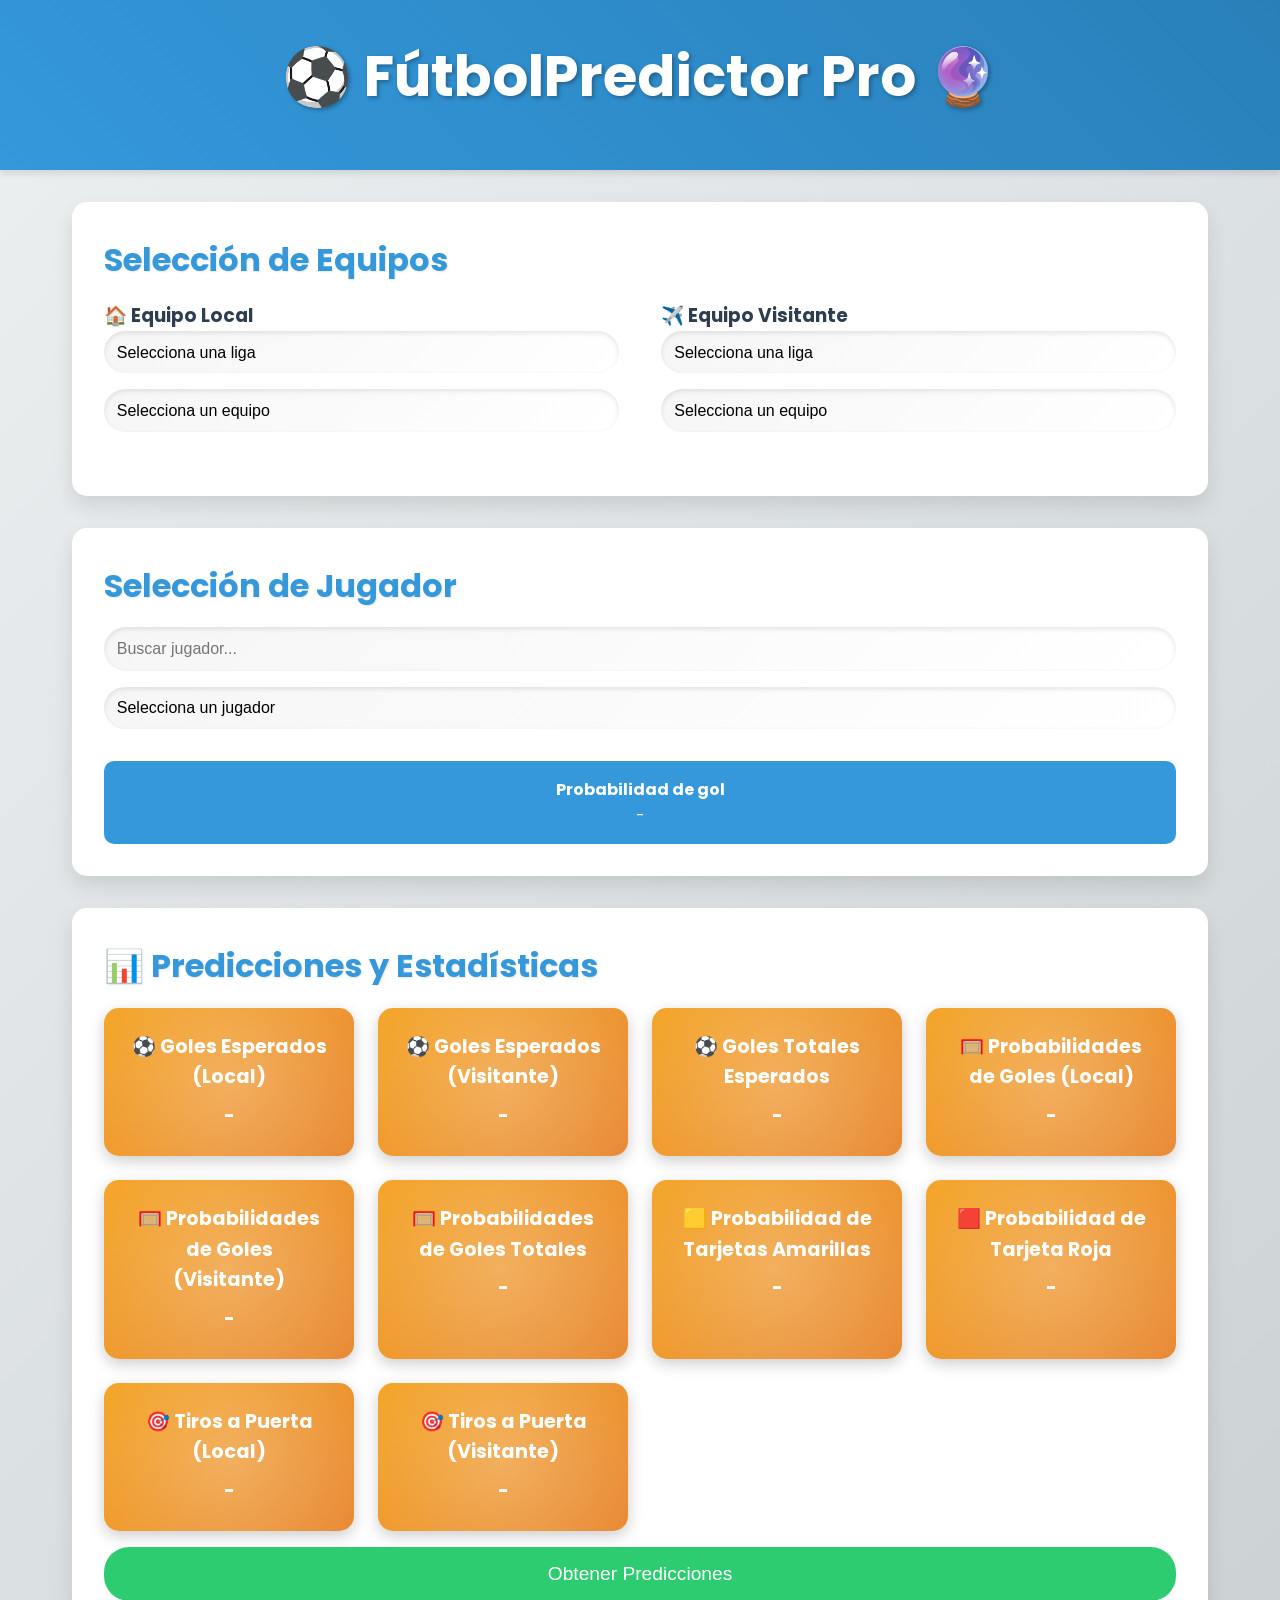
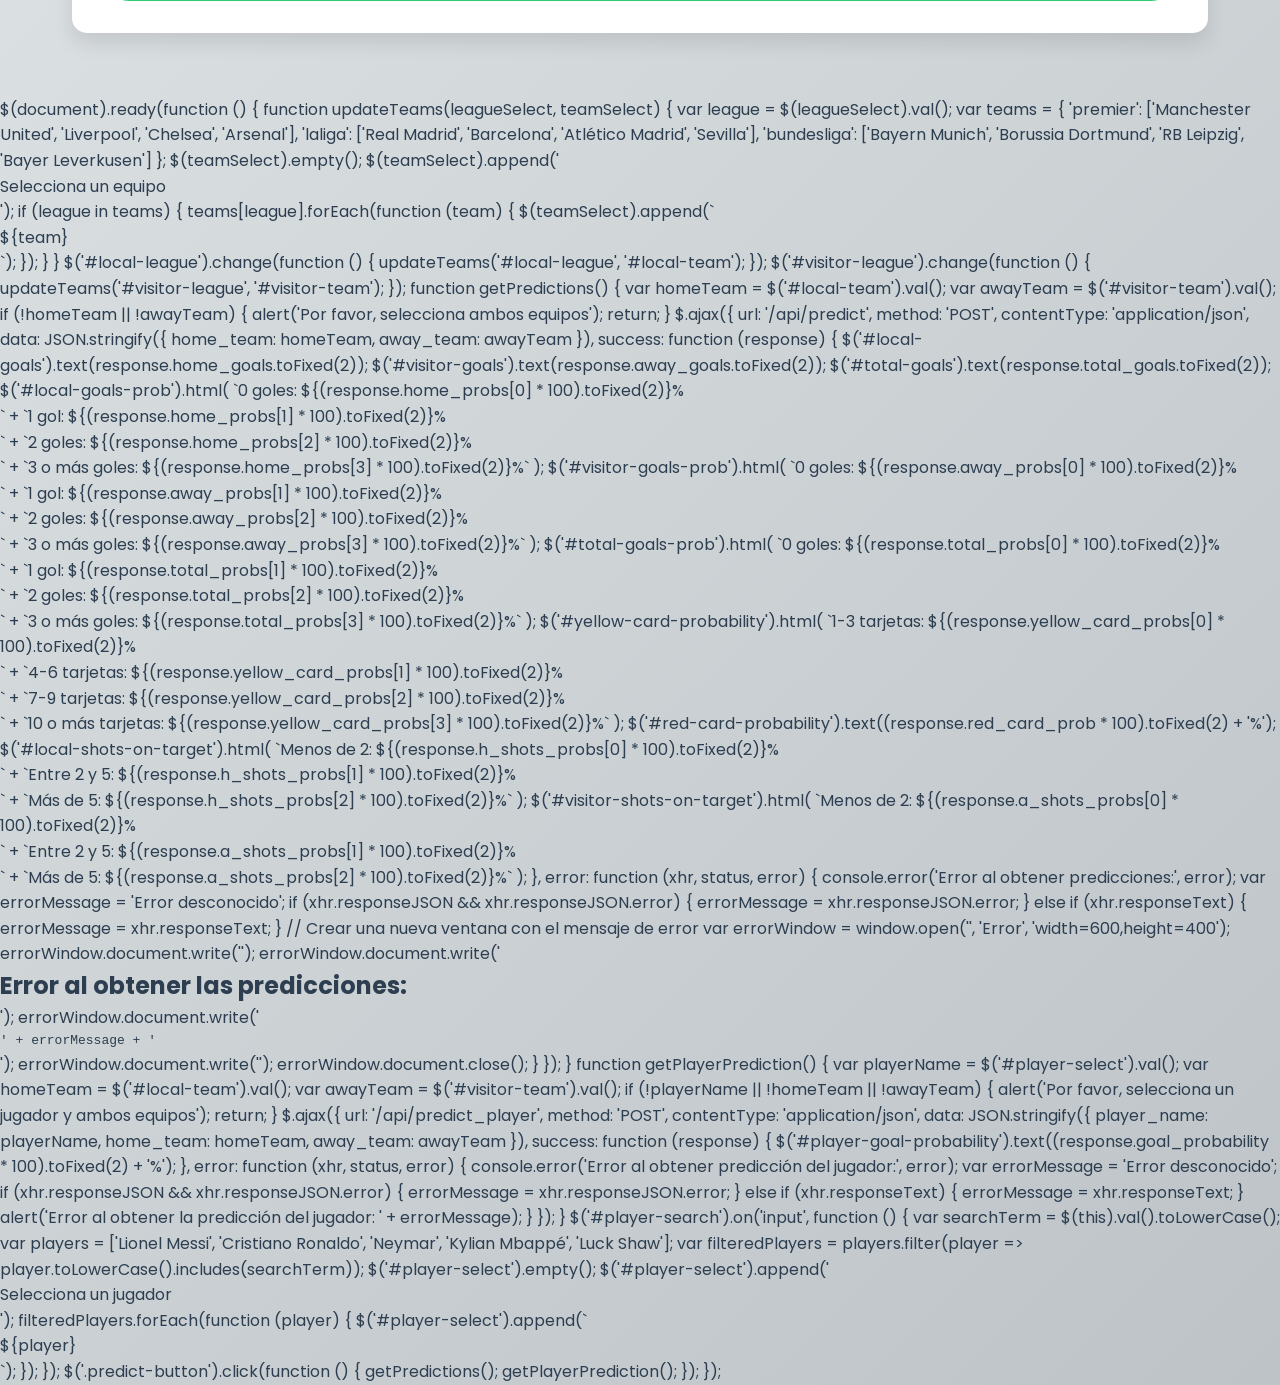
==== src/index.html @ f757cee5 "first commit" ====
<!DOCTYPE html>
<html lang="es">

<head>
    <meta charset="UTF-8">
    <meta name="viewport" content="width=device-width, initial-scale=1.0">
    <title>FútbolPredictor Pro</title>
    <style>
        @import url('https://fonts.googleapis.com/css2?family=Poppins:wght@400;600;700&display=swap');

        :root {
            --primary-color: #3498db;
            --secondary-color: #2ecc71;
            --accent-color: #f39c12;
            --bg-color: #ecf0f1;
            --text-color: #2c3e50;
            --card-bg: #ffffff;
        }

        * {
            margin: 0;
            padding: 0;
            box-sizing: border-box;
        }

        body {
            font-family: 'Poppins', sans-serif;
            background: linear-gradient(135deg, var(--bg-color), #bdc3c7);
            color: var(--text-color);
            line-height: 1.6;
            min-height: 100vh;
        }

        .container {
            max-width: 1200px;
            margin: 0 auto;
            padding: 2rem;
        }

        header {
            background: linear-gradient(45deg, var(--primary-color), #2980b9);
            color: white;
            text-align: center;
            padding: 2rem 0;
            position: relative;
            overflow: hidden;
            box-shadow: 0 4px 6px rgba(0, 0, 0, 0.1);
        }

        header h1 {
            font-size: 3.5rem;
            margin-bottom: 1rem;
            text-shadow: 2px 2px 4px rgba(0, 0, 0, 0.3);
            animation: glowText 2s infinite alternate;
        }

        @keyframes glowText {
            from {
                text-shadow: 0 0 5px #fff, 0 0 10px #fff, 0 0 15px #fff, 0 0 20px var(--accent-color), 0 0 35px var(--accent-color);
            }

            to {
                text-shadow: 0 0 10px #fff, 0 0 20px #fff, 0 0 30px #fff, 0 0 40px var(--accent-color), 0 0 70px var(--accent-color);
            }
        }

        .section {
            background: var(--card-bg);
            border-radius: 15px;
            padding: 2rem;
            margin-bottom: 2rem;
            box-shadow: 0 10px 20px rgba(0, 0, 0, 0.1);
            transition: all 0.3s ease;
        }

        .section:hover {
            transform: translateY(-5px);
            box-shadow: 0 15px 30px rgba(0, 0, 0, 0.2);
        }

        .section h2 {
            color: var(--primary-color);
            margin-bottom: 1rem;
            font-size: 2rem;
            text-shadow: 1px 1px 2px rgba(0, 0, 0, 0.1);
        }

        .selection-area {
            display: flex;
            justify-content: space-between;
            flex-wrap: wrap;
        }

        .team-select,
        .player-select {
            flex-basis: 48%;
            margin-bottom: 1rem;
        }

        select,
        input {
            width: 100%;
            padding: 0.8rem;
            margin-bottom: 1rem;
            border: none;
            border-radius: 25px;
            font-size: 1rem;
            background: linear-gradient(135deg, #f6f6f6, #ffffff);
            box-shadow: inset 0 2px 5px rgba(0, 0, 0, 0.1);
            appearance: none;
            cursor: pointer;
            transition: all 0.3s ease;
        }

        select:hover,
        select:focus,
        input:hover,
        input:focus {
            box-shadow: inset 0 2px 5px rgba(0, 0, 0, 0.2);
            outline: none;
        }

        .stats-grid {
            display: grid;
            grid-template-columns: repeat(auto-fit, minmax(200px, 1fr));
            gap: 1.5rem;
        }

        .stat-card {
            background: linear-gradient(135deg, var(--accent-color), #e67e22);
            color: white;
            padding: 1.5rem;
            border-radius: 15px;
            text-align: center;
            transition: all 0.3s ease;
            box-shadow: 0 5px 15px rgba(0, 0, 0, 0.2);
            position: relative;
            overflow: hidden;
        }

        .stat-card:hover {
            transform: scale(1.05);
        }

        .stat-card::before {
            content: '';
            position: absolute;
            top: -50%;
            left: -50%;
            width: 200%;
            height: 200%;
            background: radial-gradient(circle, rgba(255, 255, 255, 0.3) 0%, rgba(255, 255, 255, 0) 70%);
            transform: rotate(45deg);
            transition: all 0.5s ease;
        }

        .stat-card:hover::before {
            top: -75%;
            left: -75%;
        }

        .stat-card h3 {
            font-size: 1.2rem;
            margin-bottom: 0.5rem;
            position: relative;
            z-index: 1;
        }

        .stat-card p {
            font-size: 1.2rem;
            font-weight: bold;
            position: relative;
            z-index: 1;
        }

        .predict-button {
            display: block;
            width: 100%;
            padding: 1rem;
            margin-top: 1rem;
            background-color: var(--secondary-color);
            color: white;
            border: none;
            border-radius: 25px;
            font-size: 1.2rem;
            cursor: pointer;
            transition: all 0.3s ease;
            animation: pulse 2s infinite;
        }

        .predict-button:hover {
            background-color: #27ae60;
            transform: translateY(-2px);
            box-shadow: 0 5px 10px rgba(0, 0, 0, 0.2);
        }

        @keyframes pulse {
            0% {
                transform: scale(1);
            }

            50% {
                transform: scale(1.05);
            }

            100% {
                transform: scale(1);
            }
        }

        .ball {
            position: fixed;
            width: 50px;
            height: 50px;
            background: url('https://th.bing.com/th/id/R.012df009c074cef852c05719b6b6a73a?rik=8JwUK1wJpeCVdA&riu=http%3a%2f%2fpngimg.com%2fuploads%2ffootball%2ffootball_PNG28463.png&ehk=6RMaxoPmvVy%2fIGf7UN0VLHarNF8Hz5UepNJFwLJL7lk%3d&risl=&pid=ImgRaw&r=0') no-repeat;
            background-size: contain;
            animation: kick 20s infinite linear;
            pointer-events: none;
            z-index: 1000;
        }

        @keyframes kick {
            0% {
                top: -50px;
                left: 0;
                transform: rotate(0deg);
            }

            25% {
                top: 50%;
                left: 25%;
                transform: rotate(270deg);
            }

            50% {
                top: 100%;
                left: 50%;
                transform: rotate(540deg);
            }

            75% {
                top: 50%;
                left: 75%;
                transform: rotate(810deg);
            }

            100% {
                top: -50px;
                left: 100%;
                transform: rotate(1080deg);
            }
        }

        .player-stats {
            display: grid;
            grid-template-columns: repeat(auto-fit, minmax(150px, 1fr));
            gap: 1rem;
            margin-top: 1rem;
        }

        .player-stat {
            background: var(--primary-color);
            color: white;
            padding: 1rem;
            border-radius: 10px;
            text-align: center;
            transition: all 0.3s ease;
        }

        .player-stat:hover {
            transform: translateY(-5px);
            box-shadow: 0 5px 15px rgba(0, 0, 0, 0.2);
        }

        @media (max-width: 768px) {

            .team-select,
            .player-select {
                flex-basis: 100%;
            }
        }
    </style>
</head>

<body>
    <div class="ball"></div>
    <header>
        <h1>⚽ FútbolPredictor Pro 🔮</h1>
    </header>
    <div class="container">
        <section class="section">
            <h2>Selección de Equipos</h2>
            <div class="selection-area">
                <div class="team-select">
                    <h3>🏠 Equipo Local</h3>
                    <select id="local-league">
                        <option value="">Selecciona una liga</option>
                        <option value="premier">Premier League 🏴󠁧󠁢󠁥󠁮󠁧󠁿</option>
                        <option value="laliga">La Liga 🇪🇸</option>
                        <option value="bundesliga">Bundesliga 🇩🇪</option>
                    </select>
                    <select id="local-team">
                        <option value="">Selecciona un equipo</option>
                    </select>
                </div>
                <div class="team-select">
                    <h3>✈️ Equipo Visitante</h3>
                    <select id="visitor-league">
                        <option value="">Selecciona una liga</option>
                        <option value="premier">Premier League 🏴󠁧󠁢󠁥󠁮󠁧󠁿</option>
                        <option value="laliga">La Liga 🇪🇸</option>
                        <option value="bundesliga">Bundesliga 🇩🇪</option>
                    </select>
                    <select id="visitor-team">
                        <option value="">Selecciona un equipo</option>
                    </select>
                </div>
            </div>
        </section>

        <section class="section">
            <h2>Selección de Jugador</h2>
            <div class="player-select">
                <input type="text" id="player-search" placeholder="Buscar jugador...">
                <select id="player-select">
                    <option value="">Selecciona un jugador</option>
                </select>
            </div>
            <div class="player-stats">
                <div class="player-stat">
                    <h4>Probabilidad de gol</h4>
                    <p id="player-goal-probability">-</p>
                </div>
            </div>
        </section>

        <section class="section">
            <h2>📊 Predicciones y Estadísticas</h2>
            <div class="stats-grid">
                <div class="stat-card">
                    <h3>⚽ Goles Esperados (Local)</h3>
                    <p id="local-goals">-</p>
                </div>
                <div class="stat-card">
                    <h3>⚽ Goles Esperados (Visitante)</h3>
                    <p id="visitor-goals">-</p>
                </div>
                <div class="stat-card">
                    <h3>⚽ Goles Totales Esperados</h3>
                    <p id="total-goals">-</p>
                </div>
                <div class="stat-card">
                    <h3>🥅 Probabilidades de Goles (Local)</h3>
                    <p id="local-goals-prob">-</p>
                </div>
                <div class="stat-card">
                    <h3>🥅 Probabilidades de Goles (Visitante)</h3>
                    <p id="visitor-goals-prob">-</p>
                </div>
                <div class="stat-card">
                    <h3>🥅 Probabilidades de Goles Totales</h3>
                    <p id="total-goals-prob">-</p>
                </div>
                <div class="stat-card">
                    <h3>🟨 Probabilidad de Tarjetas Amarillas</h3>
                    <p id="yellow-card-probability">-</p>
                </div>
                <div class="stat-card">
                    <h3>🟥 Probabilidad de Tarjeta Roja</h3>
                    <p id="red-card-probability">-</p>
                </div>
                <div class="stat-card">
                    <h3>🎯 Tiros a Puerta (Local)</h3>
                    <p id="local-shots-on-target">-</p>
                </div>
                <div class="stat-card">
                    <h3>🎯 Tiros a Puerta (Visitante)</h3>
                    <p id="visitor-shots-on-target">-</p>
                </div>
            </div>
            <button class="predict-button">Obtener Predicciones</button>
        </section>
    </div>

    <script src="https://code.jquery.com/jquery-3.6.0.min.js"></script>

        $(document).ready(function () {
            function updateTeams(leagueSelect, teamSelect) {
                var league = $(leagueSelect).val();
                var teams = {
                    'premier': ['Manchester United', 'Liverpool', 'Chelsea', 'Arsenal'],
                    'laliga': ['Real Madrid', 'Barcelona', 'Atlético Madrid', 'Sevilla'],
                    'bundesliga': ['Bayern Munich', 'Borussia Dortmund', 'RB Leipzig', 'Bayer Leverkusen']
                };

                $(teamSelect).empty();
                $(teamSelect).append('<option value="">Selecciona un equipo</option>');
                if (league in teams) {
                    teams[league].forEach(function (team) {
                        $(teamSelect).append(`<option value="${team}">${team}</option>`);
                    });
                }
            }

            $('#local-league').change(function () {
                updateTeams('#local-league', '#local-team');
            });

            $('#visitor-league').change(function () {
                updateTeams('#visitor-league', '#visitor-team');
            });

            function getPredictions() {
                var homeTeam = $('#local-team').val();
                var awayTeam = $('#visitor-team').val();

                if (!homeTeam || !awayTeam) {
                    alert('Por favor, selecciona ambos equipos');
                    return;
                }

                $.ajax({
                    url: '/api/predict',
                    method: 'POST',
                    contentType: 'application/json',
                    data: JSON.stringify({ home_team: homeTeam, away_team: awayTeam }),
                    success: function (response) {
                        $('#local-goals').text(response.home_goals.toFixed(2));
                        $('#visitor-goals').text(response.away_goals.toFixed(2));
                        $('#total-goals').text(response.total_goals.toFixed(2));

                        $('#local-goals-prob').html(
                            `0 goles: ${(response.home_probs[0] * 100).toFixed(2)}%<br>` +
                            `1 gol: ${(response.home_probs[1] * 100).toFixed(2)}%<br>` +
                            `2 goles: ${(response.home_probs[2] * 100).toFixed(2)}%<br>` +
                            `3 o más goles: ${(response.home_probs[3] * 100).toFixed(2)}%`
                        );

                        $('#visitor-goals-prob').html(
                            `0 goles: ${(response.away_probs[0] * 100).toFixed(2)}%<br>` +
                            `1 gol: ${(response.away_probs[1] * 100).toFixed(2)}%<br>` +
                            `2 goles: ${(response.away_probs[2] * 100).toFixed(2)}%<br>` +
                            `3 o más goles: ${(response.away_probs[3] * 100).toFixed(2)}%`
                        );

                        $('#total-goals-prob').html(
                            `0 goles: ${(response.total_probs[0] * 100).toFixed(2)}%<br>` +
                            `1 gol: ${(response.total_probs[1] * 100).toFixed(2)}%<br>` +
                            `2 goles: ${(response.total_probs[2] * 100).toFixed(2)}%<br>` +
                            `3 o más goles: ${(response.total_probs[3] * 100).toFixed(2)}%`
                        );

                        $('#yellow-card-probability').html(
                            `1-3 tarjetas: ${(response.yellow_card_probs[0] * 100).toFixed(2)}%<br>` +
                            `4-6 tarjetas: ${(response.yellow_card_probs[1] * 100).toFixed(2)}%<br>` +
                            `7-9 tarjetas: ${(response.yellow_card_probs[2] * 100).toFixed(2)}%<br>` +
                            `10 o más tarjetas: ${(response.yellow_card_probs[3] * 100).toFixed(2)}%`
                        );

                        $('#red-card-probability').text((response.red_card_prob * 100).toFixed(2) + '%');

                        $('#local-shots-on-target').html(
                            `Menos de 2: ${(response.h_shots_probs[0] * 100).toFixed(2)}%<br>` +
                            `Entre 2 y 5: ${(response.h_shots_probs[1] * 100).toFixed(2)}%<br>` +
                            `Más de 5: ${(response.h_shots_probs[2] * 100).toFixed(2)}%`
                        );

                        $('#visitor-shots-on-target').html(
                            `Menos de 2: ${(response.a_shots_probs[0] * 100).toFixed(2)}%<br>` +
                            `Entre 2 y 5: ${(response.a_shots_probs[1] * 100).toFixed(2)}%<br>` +
                            `Más de 5: ${(response.a_shots_probs[2] * 100).toFixed(2)}%`
                        );
                    },
                    error: function (xhr, status, error) {
                        console.error('Error al obtener predicciones:', error);
                        var errorMessage = 'Error desconocido';
                        if (xhr.responseJSON && xhr.responseJSON.error) {
                            errorMessage = xhr.responseJSON.error;
                        } else if (xhr.responseText) {
                            errorMessage = xhr.responseText;
                        }

                        // Crear una nueva ventana con el mensaje de error
                        var errorWindow = window.open('', 'Error', 'width=600,height=400');
                        errorWindow.document.write('<html><head><title>Error</title></head><body>');
                        errorWindow.document.write('<h2>Error al obtener las predicciones:</h2>');
                        errorWindow.document.write('<pre>' + errorMessage + '</pre>');
                        errorWindow.document.write('</body></html>');
                        errorWindow.document.close();
                    }
                });
            }

            function getPlayerPrediction() {
                var playerName = $('#player-select').val();
                var homeTeam = $('#local-team').val();
                var awayTeam = $('#visitor-team').val();

                if (!playerName || !homeTeam || !awayTeam) {
                    alert('Por favor, selecciona un jugador y ambos equipos');
                    return;
                }

                $.ajax({
                    url: '/api/predict_player',
                    method: 'POST',
                    contentType: 'application/json',
                    data: JSON.stringify({ player_name: playerName, home_team: homeTeam, away_team: awayTeam }),
                    success: function (response) {
                        $('#player-goal-probability').text((response.goal_probability * 100).toFixed(2) + '%');
                    },
                    error: function (xhr, status, error) {
                        console.error('Error al obtener predicción del jugador:', error);
                        var errorMessage = 'Error desconocido';
                        if (xhr.responseJSON && xhr.responseJSON.error) {
                            errorMessage = xhr.responseJSON.error;
                        } else if (xhr.responseText) {
                            errorMessage = xhr.responseText;
                        }
                        alert('Error al obtener la predicción del jugador: ' + errorMessage);
                    }
                });
            }

            $('#player-search').on('input', function () {
                var searchTerm = $(this).val().toLowerCase();
                var players = ['Lionel Messi', 'Cristiano Ronaldo', 'Neymar', 'Kylian Mbappé', 'Luck Shaw'];
                var filteredPlayers = players.filter(player => player.toLowerCase().includes(searchTerm));

                $('#player-select').empty();
                $('#player-select').append('<option value="">Selecciona un jugador</option>');
                filteredPlayers.forEach(function (player) {
                    $('#player-select').append(`<option value="${player}">${player}</option>`);
                });
            });

            $('.predict-button').click(function () {
                getPredictions();
                getPlayerPrediction();
            });
        });
    </script>
</body>    <script>

</html>
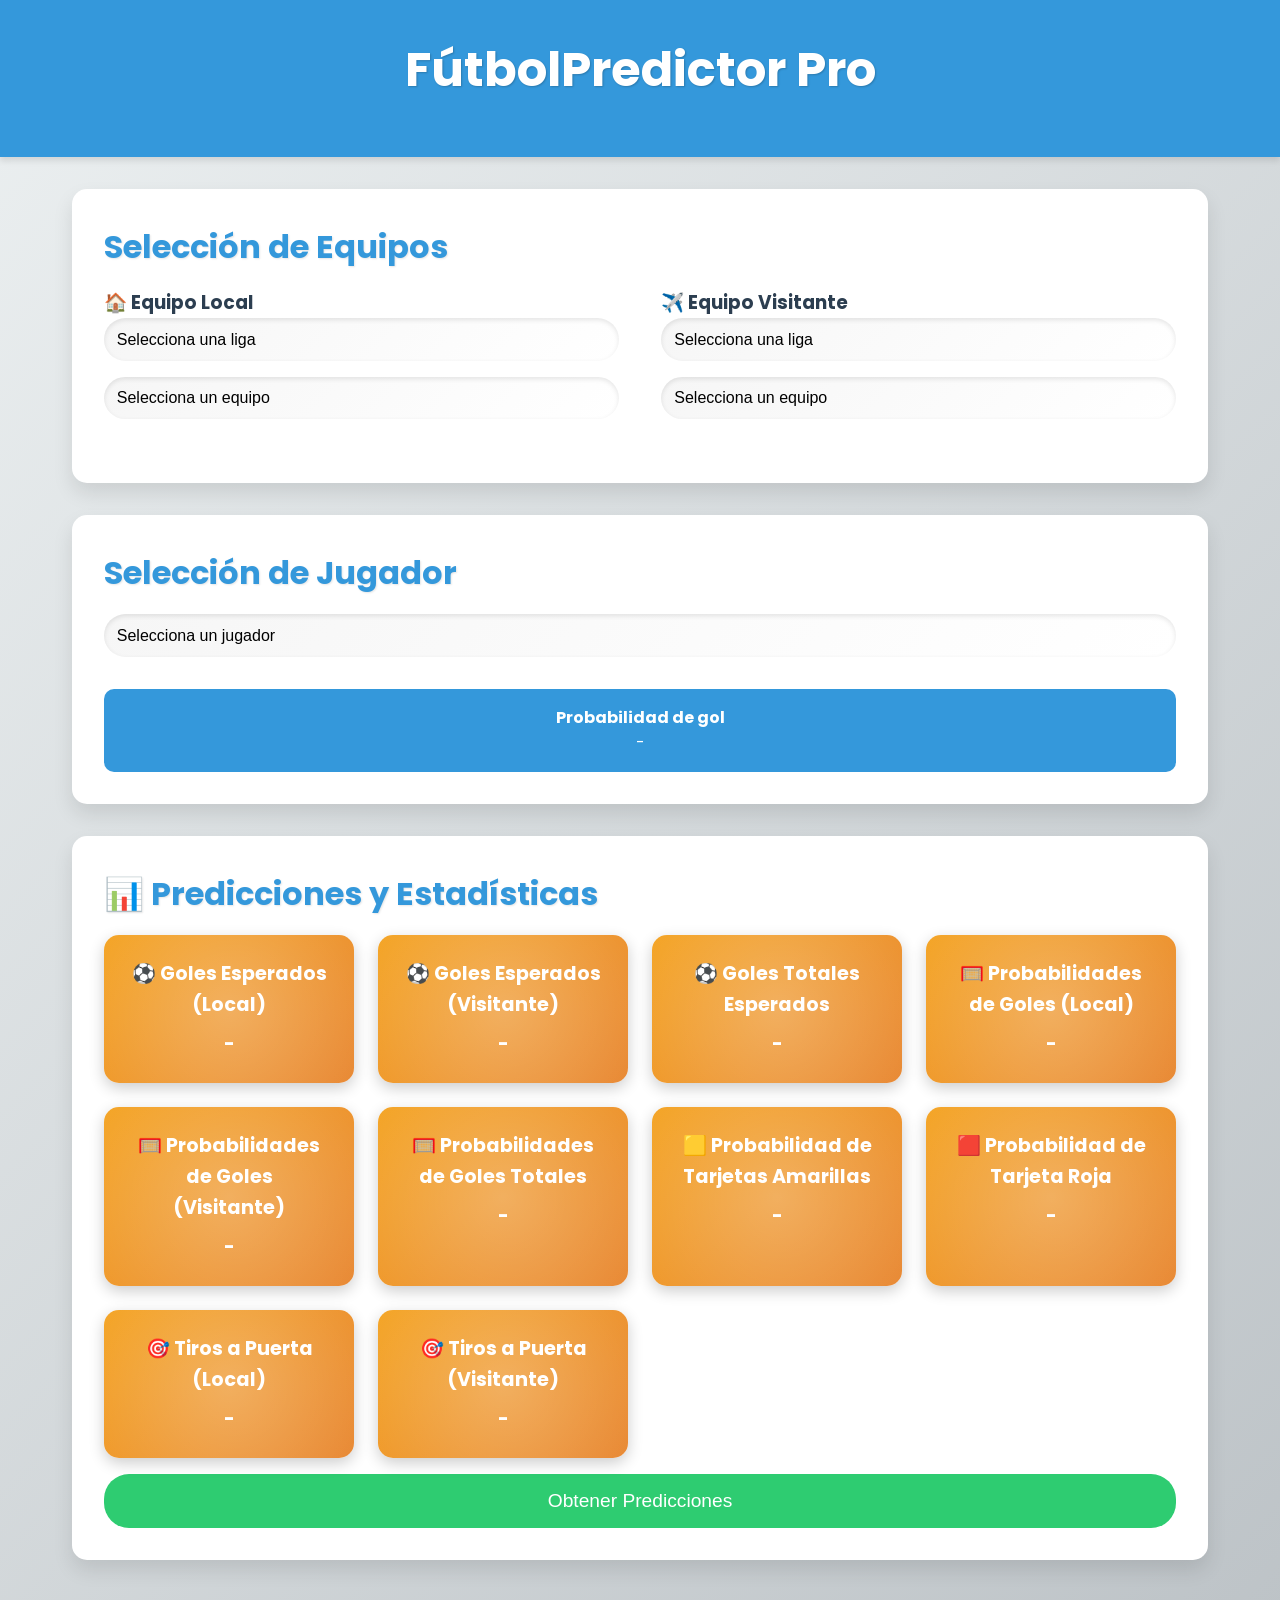
==== commit 2cab5fac: "finalfinal" ====
--- a/src/index.html
+++ b/src/index.html
@@ -38,20 +38,17 @@
         }
 
         header {
-            background: linear-gradient(45deg, var(--primary-color), #2980b9);
+            background: var(--primary-color);
             color: white;
             text-align: center;
             padding: 2rem 0;
-            position: relative;
-            overflow: hidden;
             box-shadow: 0 4px 6px rgba(0, 0, 0, 0.1);
         }
 
         header h1 {
-            font-size: 3.5rem;
+            font-size: 3rem;
             margin-bottom: 1rem;
-            text-shadow: 2px 2px 4px rgba(0, 0, 0, 0.3);
-            animation: glowText 2s infinite alternate;
+            text-shadow: 1px 1px 2px rgba(0, 0, 0, 0.2);
         }
 
         @keyframes glowText {
@@ -285,7 +282,7 @@
 <body>
     <div class="ball"></div>
     <header>
-        <h1>⚽ FútbolPredictor Pro 🔮</h1>
+        <h1>FútbolPredictor Pro</h1>
     </header>
     <div class="container">
         <section class="section">
@@ -321,7 +318,6 @@
         <section class="section">
             <h2>Selección de Jugador</h2>
             <div class="player-select">
-                <input type="text" id="player-search" placeholder="Buscar jugador...">
                 <select id="player-select">
                     <option value="">Selecciona un jugador</option>
                 </select>
@@ -383,163 +379,173 @@
     </div>
 
     <script src="https://code.jquery.com/jquery-3.6.0.min.js"></script>
-
-        $(document).ready(function () {
-            function updateTeams(leagueSelect, teamSelect) {
-                var league = $(leagueSelect).val();
-                var teams = {
-                    'premier': ['Manchester United', 'Liverpool', 'Chelsea', 'Arsenal'],
-                    'laliga': ['Real Madrid', 'Barcelona', 'Atlético Madrid', 'Sevilla'],
-                    'bundesliga': ['Bayern Munich', 'Borussia Dortmund', 'RB Leipzig', 'Bayer Leverkusen']
-                };
-
-                $(teamSelect).empty();
-                $(teamSelect).append('<option value="">Selecciona un equipo</option>');
-                if (league in teams) {
-                    teams[league].forEach(function (team) {
+<script>
+    $(document).ready(function () {
+        // Cargar ligas
+        $.get('/api/leagues', function(leagues) {
+            $('#local-league, #visitor-league').empty().append('<option value="">Selecciona una liga</option>');
+            leagues.forEach(function(league) {
+                $('#local-league, #visitor-league').append(`<option value="${league}">${league}</option>`);
+            });
+        });
+
+        function updateTeams(leagueSelect, teamSelect) {
+            var league = $(leagueSelect).val();
+            if (league) {
+                $.get('/api/teams/' + league, function(teams) {
+                    $(teamSelect).empty().append('<option value="">Selecciona un equipo</option>');
+                    teams.forEach(function(team) {
                         $(teamSelect).append(`<option value="${team}">${team}</option>`);
                     });
+                });
+            } else {
+                $(teamSelect).empty().append('<option value="">Selecciona un equipo</option>');
+            }
+        }
+
+        $('#local-league').change(function () {
+            updateTeams('#local-league', '#local-team');
+        });
+
+        $('#visitor-league').change(function () {
+            updateTeams('#visitor-league', '#visitor-team');
+        });
+
+        function updatePlayers() {
+            var homeTeam = $('#local-team').val();
+            var awayTeam = $('#visitor-team').val();
+            if (homeTeam && awayTeam) {
+                $.get('/api/players/' + homeTeam, function(homePlayers) {
+                    $.get('/api/players/' + awayTeam, function(awayPlayers) {
+                        var allPlayers = homePlayers.concat(awayPlayers);
+                        $('#player-select').empty().append('<option value="">Selecciona un jugador</option>');
+                        allPlayers.forEach(function(player) {
+                            $('#player-select').append(`<option value="${player}">${player}</option>`);
+                        });
+                    });
+                });
+            } else {
+                $('#player-select').empty().append('<option value="">Selecciona un jugador</option>');
+            }
+        }
+
+        $('#local-team, #visitor-team').change(updatePlayers);
+
+        function getPredictions() {
+            var homeTeam = $('#local-team').val();
+            var awayTeam = $('#visitor-team').val();
+
+            if (!homeTeam || !awayTeam) {
+                alert('Por favor, selecciona ambos equipos');
+                return;
+            }
+
+            $.ajax({
+                url: '/api/predict',
+                method: 'POST',
+                contentType: 'application/json',
+                data: JSON.stringify({ team_h: homeTeam, team_a: awayTeam }), // Cambio aquí
+                success: function (response) {
+                    $('#local-goals').text(response.home_goals.toFixed(2));
+                    $('#visitor-goals').text(response.away_goals.toFixed(2));
+                    $('#total-goals').text(response.total_goals.toFixed(2));
+
+                    $('#local-goals-prob').html(
+                        `0 goles: ${(response.home_probs[0] * 100).toFixed(2)}%<br>` +
+                        `1 gol: ${(response.home_probs[1] * 100).toFixed(2)}%<br>` +
+                        `2 goles: ${(response.home_probs[2] * 100).toFixed(2)}%<br>` +
+                        `3 o más goles: ${(response.home_probs[3] * 100).toFixed(2)}%`
+                    );
+
+                    $('#visitor-goals-prob').html(
+                        `0 goles: ${(response.away_probs[0] * 100).toFixed(2)}%<br>` +
+                        `1 gol: ${(response.away_probs[1] * 100).toFixed(2)}%<br>` +
+                        `2 goles: ${(response.away_probs[2] * 100).toFixed(2)}%<br>` +
+                        `3 o más goles: ${(response.away_probs[3] * 100).toFixed(2)}%`
+                    );
+
+                    $('#total-goals-prob').html(
+                        `0 goles: ${(response.total_probs[0] * 100).toFixed(2)}%<br>` +
+                        `1 gol: ${(response.total_probs[1] * 100).toFixed(2)}%<br>` +
+                        `2 goles: ${(response.total_probs[2] * 100).toFixed(2)}%<br>` +
+                        `3 o más goles: ${(response.total_probs[3] * 100).toFixed(2)}%`
+                    );
+
+                    $('#yellow-card-probability').html(
+                        `1-3 tarjetas: ${(response.yellow_card_probs[0] * 100).toFixed(2)}%<br>` +
+                        `4-6 tarjetas: ${(response.yellow_card_probs[1] * 100).toFixed(2)}%<br>` +
+                        `7-9 tarjetas: ${(response.yellow_card_probs[2] * 100).toFixed(2)}%<br>` +
+                        `10 o más tarjetas: ${(response.yellow_card_probs[3] * 100).toFixed(2)}%`
+                    );
+
+                    $('#red-card-probability').text((response.red_card_prob * 100).toFixed(2) + '%');
+
+                    $('#local-shots-on-target').html(
+                        `Menos de 2: ${(response.h_shots_probs[0] * 100).toFixed(2)}%<br>` +
+                        `Entre 2 y 5: ${(response.h_shots_probs[1] * 100).toFixed(2)}%<br>` +
+                        `Más de 5: ${(response.h_shots_probs[2] * 100).toFixed(2)}%`
+                    );
+
+                    $('#visitor-shots-on-target').html(
+                        `Menos de 2: ${(response.a_shots_probs[0] * 100).toFixed(2)}%<br>` +
+                        `Entre 2 y 5: ${(response.a_shots_probs[1] * 100).toFixed(2)}%<br>` +
+                        `Más de 5: ${(response.a_shots_probs[2] * 100).toFixed(2)}%`
+                    );
+                },
+                error: function (xhr, status, error) {
+                    console.error('Error al obtener predicciones:', error);
+                    var errorMessage = 'Error desconocido';
+                    if (xhr.responseJSON && xhr.responseJSON.error) {
+                        errorMessage = xhr.responseJSON.error;
+                    } else if (xhr.responseText) {
+                        errorMessage = xhr.responseText;
+                    }
+
+                    // Crear una nueva ventana con el mensaje de error
+                    var errorWindow = window.open('', 'Error', 'width=600,height=400');
+                    errorWindow.document.write('<html><head><title>Error</title></head><body>');
+                    errorWindow.document.write('<h2>Error al obtener las predicciones:</h2>');
+                    errorWindow.document.write('<pre>' + errorMessage + '</pre>');
+                    errorWindow.document.write('</body></html>');
+                    errorWindow.document.close();
                 }
-            }
-
-            $('#local-league').change(function () {
-                updateTeams('#local-league', '#local-team');
             });
-
-            $('#visitor-league').change(function () {
-                updateTeams('#visitor-league', '#visitor-team');
+        }
+
+        function getPlayerPrediction() {
+            var playerName = $('#player-select').val();
+            var homeTeam = $('#local-team').val();
+            var awayTeam = $('#visitor-team').val();
+
+            if (!playerName || !homeTeam || !awayTeam) {
+                alert('Por favor, selecciona un jugador(opcional) y ambos equipos');
+                return;
+            }
+
+            $.ajax({
+                url: '/api/predict_player',
+                method: 'POST',
+                contentType: 'application/json',
+                data: JSON.stringify({ player_name: playerName, team_h: homeTeam, team_a: awayTeam }), // Cambio aquí
+                success: function (response) {
+                    $('#player-goal-probability').text((response.goal_probability * 100).toFixed(2) + '%');
+                },
+                error: function (xhr, status, error) {
+                    console.error('Error al obtener predicción del jugador:', error);
+                    var errorMessage = 'Error desconocido';
+                    if (xhr.responseJSON && xhr.responseJSON.error) {
+                        errorMessage = xhr.responseJSON.error;
+                    } else if (xhr.responseText) {
+                        errorMessage = xhr.responseText;
+                    }
+                    alert('Error al obtener la predicción del jugador: ' + errorMessage);
+                }
             });
-
-            function getPredictions() {
-                var homeTeam = $('#local-team').val();
-                var awayTeam = $('#visitor-team').val();
-
-                if (!homeTeam || !awayTeam) {
-                    alert('Por favor, selecciona ambos equipos');
-                    return;
-                }
-
-                $.ajax({
-                    url: '/api/predict',
-                    method: 'POST',
-                    contentType: 'application/json',
-                    data: JSON.stringify({ home_team: homeTeam, away_team: awayTeam }),
-                    success: function (response) {
-                        $('#local-goals').text(response.home_goals.toFixed(2));
-                        $('#visitor-goals').text(response.away_goals.toFixed(2));
-                        $('#total-goals').text(response.total_goals.toFixed(2));
-
-                        $('#local-goals-prob').html(
-                            `0 goles: ${(response.home_probs[0] * 100).toFixed(2)}%<br>` +
-                            `1 gol: ${(response.home_probs[1] * 100).toFixed(2)}%<br>` +
-                            `2 goles: ${(response.home_probs[2] * 100).toFixed(2)}%<br>` +
-                            `3 o más goles: ${(response.home_probs[3] * 100).toFixed(2)}%`
-                        );
-
-                        $('#visitor-goals-prob').html(
-                            `0 goles: ${(response.away_probs[0] * 100).toFixed(2)}%<br>` +
-                            `1 gol: ${(response.away_probs[1] * 100).toFixed(2)}%<br>` +
-                            `2 goles: ${(response.away_probs[2] * 100).toFixed(2)}%<br>` +
-                            `3 o más goles: ${(response.away_probs[3] * 100).toFixed(2)}%`
-                        );
-
-                        $('#total-goals-prob').html(
-                            `0 goles: ${(response.total_probs[0] * 100).toFixed(2)}%<br>` +
-                            `1 gol: ${(response.total_probs[1] * 100).toFixed(2)}%<br>` +
-                            `2 goles: ${(response.total_probs[2] * 100).toFixed(2)}%<br>` +
-                            `3 o más goles: ${(response.total_probs[3] * 100).toFixed(2)}%`
-                        );
-
-                        $('#yellow-card-probability').html(
-                            `1-3 tarjetas: ${(response.yellow_card_probs[0] * 100).toFixed(2)}%<br>` +
-                            `4-6 tarjetas: ${(response.yellow_card_probs[1] * 100).toFixed(2)}%<br>` +
-                            `7-9 tarjetas: ${(response.yellow_card_probs[2] * 100).toFixed(2)}%<br>` +
-                            `10 o más tarjetas: ${(response.yellow_card_probs[3] * 100).toFixed(2)}%`
-                        );
-
-                        $('#red-card-probability').text((response.red_card_prob * 100).toFixed(2) + '%');
-
-                        $('#local-shots-on-target').html(
-                            `Menos de 2: ${(response.h_shots_probs[0] * 100).toFixed(2)}%<br>` +
-                            `Entre 2 y 5: ${(response.h_shots_probs[1] * 100).toFixed(2)}%<br>` +
-                            `Más de 5: ${(response.h_shots_probs[2] * 100).toFixed(2)}%`
-                        );
-
-                        $('#visitor-shots-on-target').html(
-                            `Menos de 2: ${(response.a_shots_probs[0] * 100).toFixed(2)}%<br>` +
-                            `Entre 2 y 5: ${(response.a_shots_probs[1] * 100).toFixed(2)}%<br>` +
-                            `Más de 5: ${(response.a_shots_probs[2] * 100).toFixed(2)}%`
-                        );
-                    },
-                    error: function (xhr, status, error) {
-                        console.error('Error al obtener predicciones:', error);
-                        var errorMessage = 'Error desconocido';
-                        if (xhr.responseJSON && xhr.responseJSON.error) {
-                            errorMessage = xhr.responseJSON.error;
-                        } else if (xhr.responseText) {
-                            errorMessage = xhr.responseText;
-                        }
-
-                        // Crear una nueva ventana con el mensaje de error
-                        var errorWindow = window.open('', 'Error', 'width=600,height=400');
-                        errorWindow.document.write('<html><head><title>Error</title></head><body>');
-                        errorWindow.document.write('<h2>Error al obtener las predicciones:</h2>');
-                        errorWindow.document.write('<pre>' + errorMessage + '</pre>');
-                        errorWindow.document.write('</body></html>');
-                        errorWindow.document.close();
-                    }
-                });
-            }
-
-            function getPlayerPrediction() {
-                var playerName = $('#player-select').val();
-                var homeTeam = $('#local-team').val();
-                var awayTeam = $('#visitor-team').val();
-
-                if (!playerName || !homeTeam || !awayTeam) {
-                    alert('Por favor, selecciona un jugador y ambos equipos');
-                    return;
-                }
-
-                $.ajax({
-                    url: '/api/predict_player',
-                    method: 'POST',
-                    contentType: 'application/json',
-                    data: JSON.stringify({ player_name: playerName, home_team: homeTeam, away_team: awayTeam }),
-                    success: function (response) {
-                        $('#player-goal-probability').text((response.goal_probability * 100).toFixed(2) + '%');
-                    },
-                    error: function (xhr, status, error) {
-                        console.error('Error al obtener predicción del jugador:', error);
-                        var errorMessage = 'Error desconocido';
-                        if (xhr.responseJSON && xhr.responseJSON.error) {
-                            errorMessage = xhr.responseJSON.error;
-                        } else if (xhr.responseText) {
-                            errorMessage = xhr.responseText;
-                        }
-                        alert('Error al obtener la predicción del jugador: ' + errorMessage);
-                    }
-                });
-            }
-
-            $('#player-search').on('input', function () {
-                var searchTerm = $(this).val().toLowerCase();
-                var players = ['Lionel Messi', 'Cristiano Ronaldo', 'Neymar', 'Kylian Mbappé', 'Luck Shaw'];
-                var filteredPlayers = players.filter(player => player.toLowerCase().includes(searchTerm));
-
-                $('#player-select').empty();
-                $('#player-select').append('<option value="">Selecciona un jugador</option>');
-                filteredPlayers.forEach(function (player) {
-                    $('#player-select').append(`<option value="${player}">${player}</option>`);
-                });
-            });
-
-            $('.predict-button').click(function () {
-                getPredictions();
-                getPlayerPrediction();
-            });
+        }
+
+        $('.predict-button').click(function () {
+            getPredictions();
+            getPlayerPrediction();
         });
-    </script>
-</body>    <script>
-
-</html>+    });
+</script>
